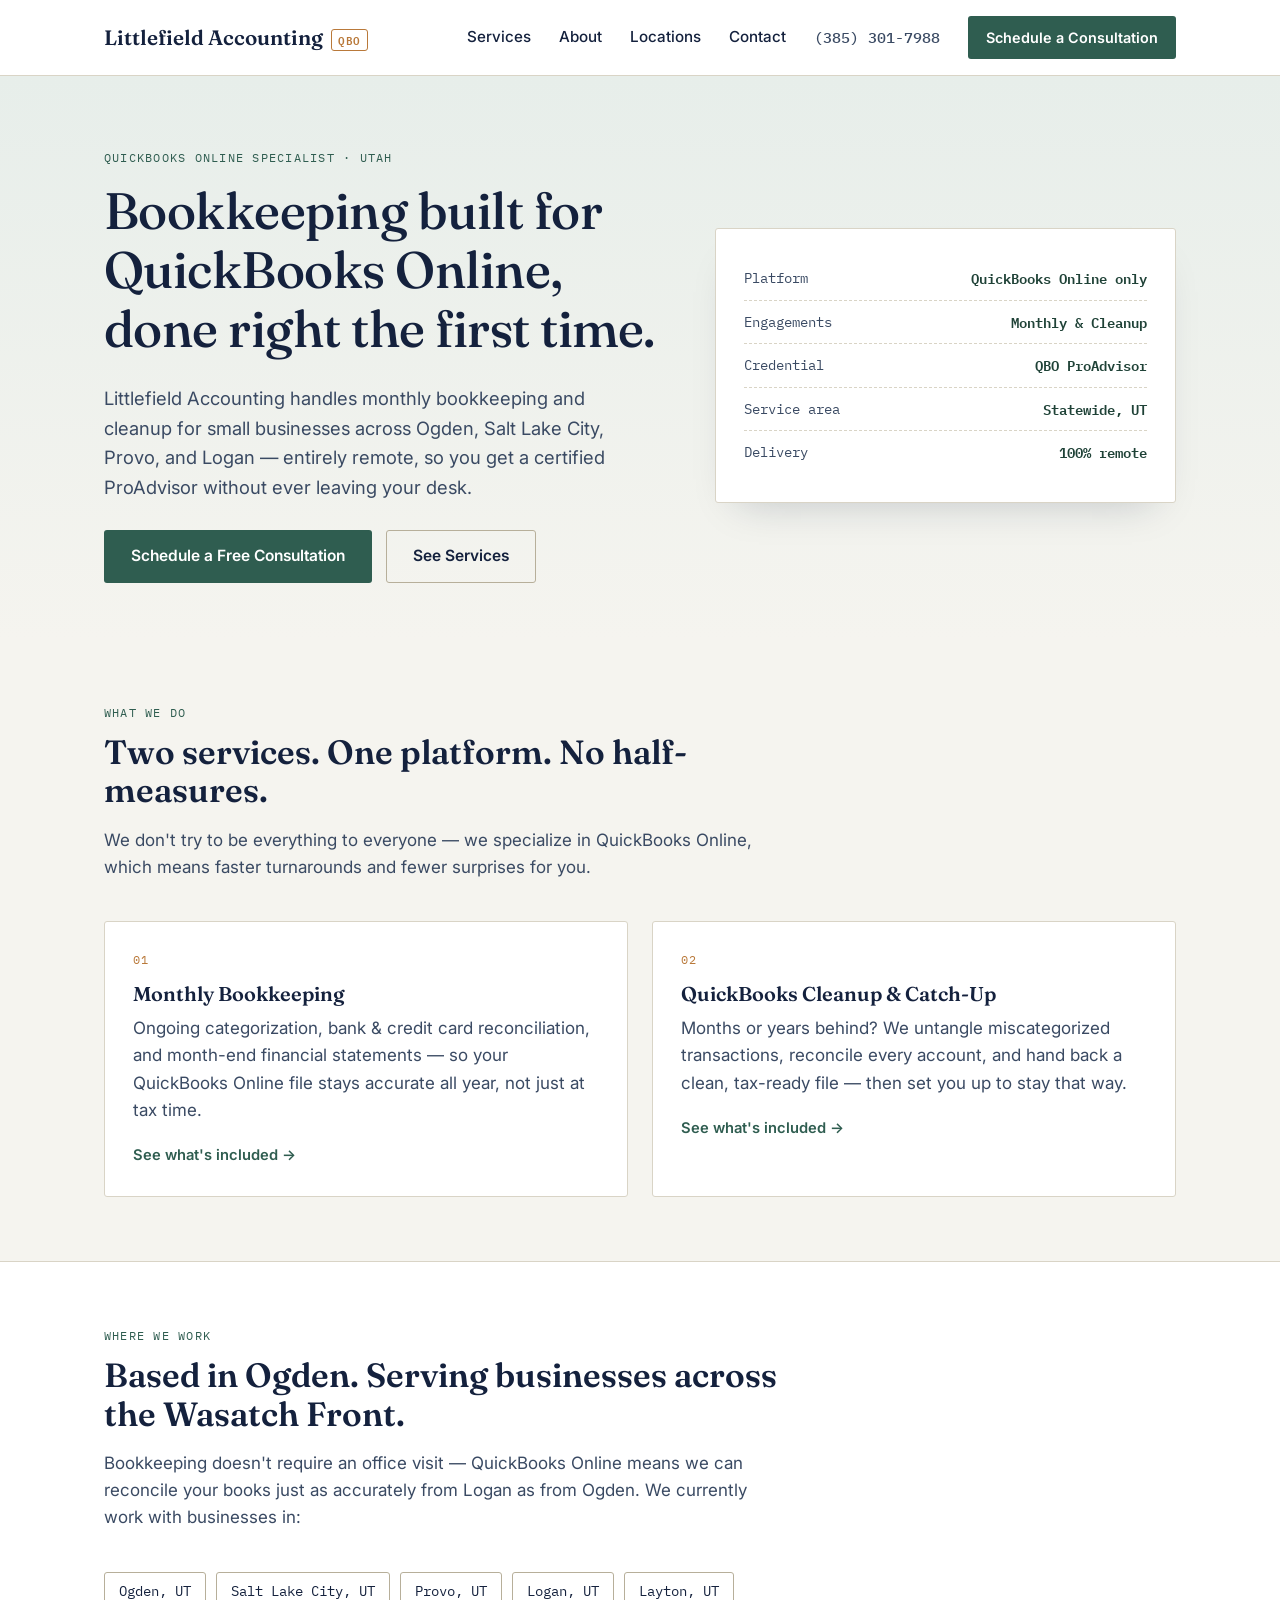
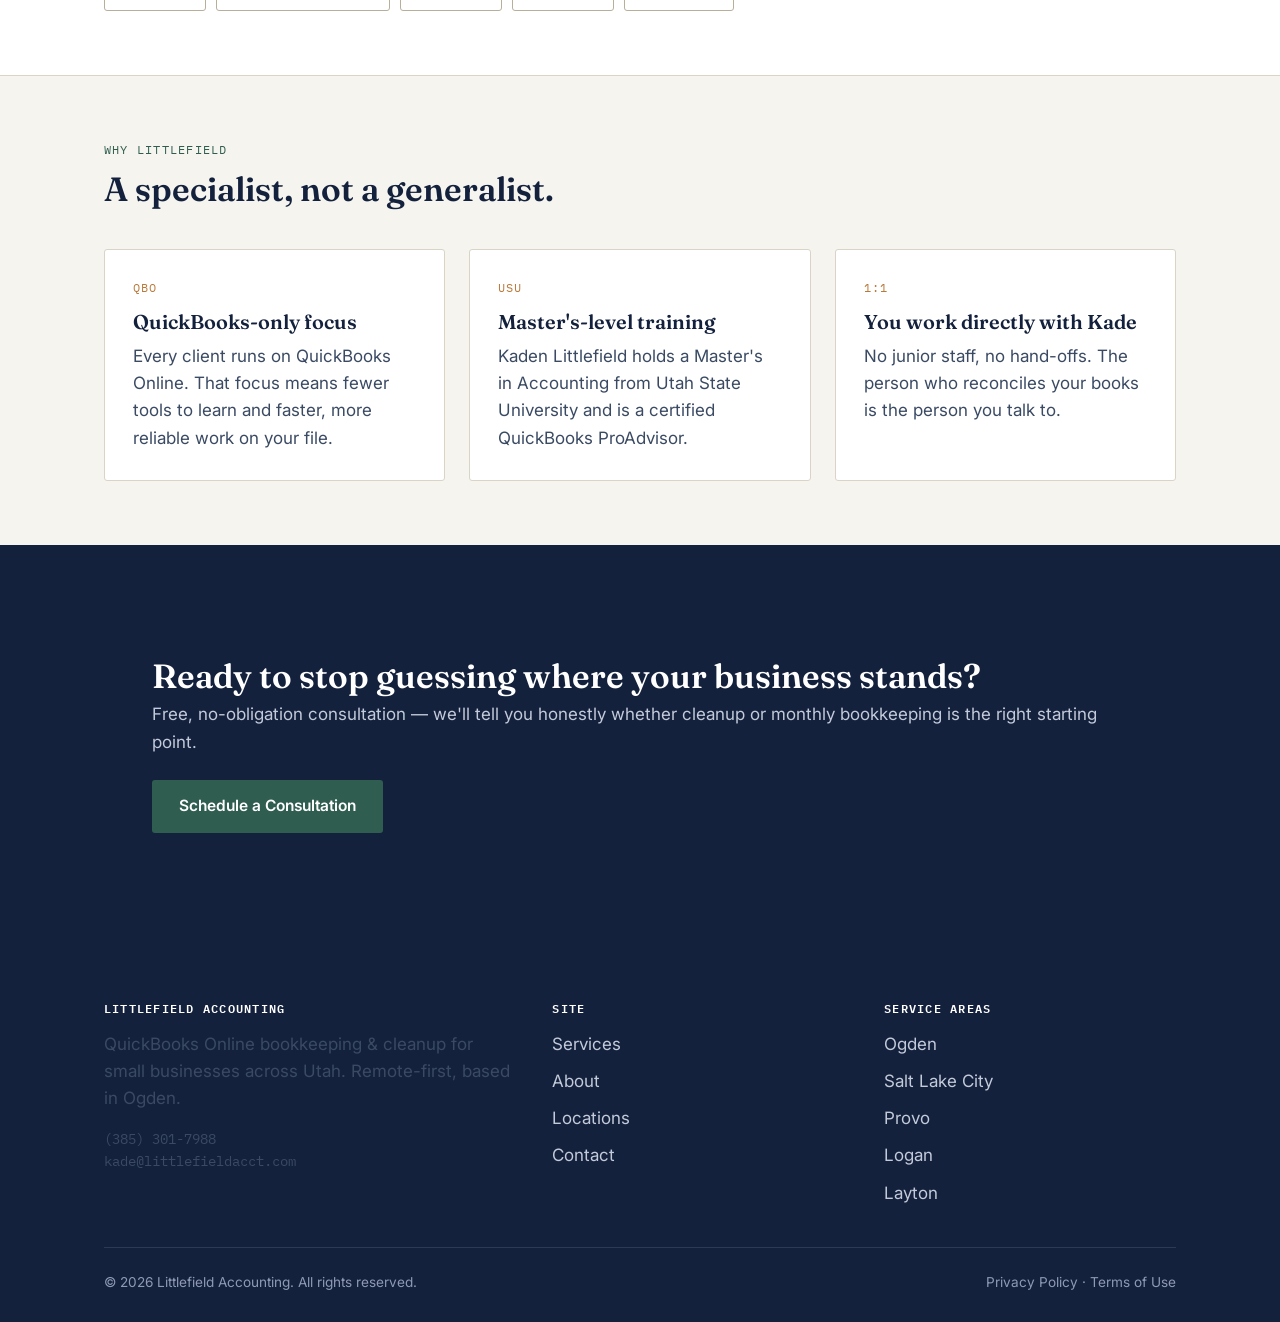
==== index.html @ c66579b9 "Add files via upload" ====
<!DOCTYPE html>
<html lang="en">
<head>
<meta charset="UTF-8">
<meta name="viewport" content="width=device-width, initial-scale=1">
<title>QuickBooks Online Bookkeeping in Utah | Littlefield Accounting</title>
<meta name="description" content="Monthly bookkeeping and QuickBooks Online cleanup for small businesses in Ogden, Salt Lake City, Provo, Logan &amp; Layton, UT. Remote-first, ProAdvisor-certified.">
<link rel="canonical" href="https://www.littlefieldacct.com/">
<meta property="og:type" content="website">
<meta property="og:title" content="QuickBooks Online Bookkeeping in Utah | Littlefield Accounting">
<meta property="og:description" content="Monthly bookkeeping and QuickBooks Online cleanup for small businesses across Utah. Remote-first, ProAdvisor-certified.">
<meta property="og:url" content="https://www.littlefieldacct.com/">
<meta property="og:image" content="https://www.littlefieldacct.com/images/og-cover.jpg">
<meta name="twitter:card" content="summary_large_image">
<link rel="preconnect" href="https://fonts.googleapis.com">
<link rel="preconnect" href="https://fonts.gstatic.com" crossorigin>
<link href="https://fonts.googleapis.com/css2?family=Fraunces:wght@500;600&family=Inter:wght@400;500;600;700&family=IBM+Plex+Mono:wght@400;500;600&display=swap" rel="stylesheet" media="print" onload="this.media='all'">
<link rel="stylesheet" href="/styles.css">
<script type="application/ld+json">
{
  "@context": "https://schema.org",
  "@type": "AccountingService",
  "name": "Littlefield Accounting",
  "url": "https://www.littlefieldacct.com/",
  "telephone": "+1-385-301-7988",
  "email": "kade@littlefieldacct.com",
  "founder": { "@type": "Person", "name": "Kaden Littlefield" },
  "areaServed": [
    { "@type": "City", "name": "Ogden, UT" },
    { "@type": "City", "name": "Salt Lake City, UT" },
    { "@type": "City", "name": "Provo, UT" },
    { "@type": "City", "name": "Logan, UT" },
    { "@type": "City", "name": "Layton, UT" },
    { "@type": "State", "name": "Utah" }
  ],
  "address": { "@type": "PostalAddress", "addressLocality": "Ogden", "addressRegion": "UT", "addressCountry": "US" },
  "priceRange": "$$",
  "makesOffer": [
    { "@type": "Offer", "itemOffered": { "@type": "Service", "name": "Monthly QuickBooks Online Bookkeeping" } },
    { "@type": "Offer", "itemOffered": { "@type": "Service", "name": "QuickBooks Online Cleanup & Catch-Up" } }
  ]
}
</script>
</head>
<body>

<header class="site-header">
  <div class="header-inner">
    <a href="/" class="brand">Littlefield Accounting <span class="mark">QBO</span></a>
    <button class="mobile-toggle" aria-expanded="false" aria-controls="main-nav" onclick="document.getElementById('main-nav').classList.toggle('open'); this.setAttribute('aria-expanded', this.getAttribute('aria-expanded')==='true'?'false':'true')">Menu</button>
    <nav class="main-nav" id="main-nav">
      <a href="/services.html">Services</a>
      <a href="/about.html">About</a>
      <a href="/locations.html">Locations</a>
      <a href="/contact.html">Contact</a>
      <a href="tel:+13853017988" class="nav-phone">(385) 301-7988</a>
      <a href="/contact.html" class="nav-cta">Schedule a Consultation</a>
    </nav>
  </div>
</header>

<main>
  <section class="hero">
    <div class="container">
      <div>
        <span class="eyebrow">QuickBooks Online Specialist &middot; Utah</span>
        <h1>Bookkeeping built for QuickBooks Online, done right the first time.</h1>
        <p class="lead">Littlefield Accounting handles monthly bookkeeping and cleanup for small businesses across Ogden, Salt Lake City, Provo, and Logan &mdash; entirely remote, so you get a certified ProAdvisor without ever leaving your desk.</p>
        <div class="cta-row">
          <a href="/contact.html" class="btn btn-primary">Schedule a Free Consultation</a>
          <a href="/services.html" class="btn btn-secondary">See Services</a>
        </div>
      </div>
      <div class="ledger-card" aria-hidden="true">
        <div class="row"><span class="label">Platform</span><span class="val">QuickBooks Online only</span></div>
        <div class="row"><span class="label">Engagements</span><span class="val">Monthly &amp; Cleanup</span></div>
        <div class="row"><span class="label">Credential</span><span class="val">QBO ProAdvisor</span></div>
        <div class="row"><span class="label">Service area</span><span class="val">Statewide, UT</span></div>
        <div class="row"><span class="label">Delivery</span><span class="val">100% remote</span></div>
      </div>
    </div>
  </section>

  <section>
    <div class="container">
      <div class="section-head">
        <span class="eyebrow">What we do</span>
        <h2>Two services. One platform. No half-measures.</h2>
        <p>We don't try to be everything to everyone &mdash; we specialize in QuickBooks Online, which means faster turnarounds and fewer surprises for you.</p>
      </div>
      <div class="grid grid-2">
        <div class="card">
          <span class="num">01</span>
          <h3>Monthly Bookkeeping</h3>
          <p>Ongoing categorization, bank &amp; credit card reconciliation, and month-end financial statements &mdash; so your QuickBooks Online file stays accurate all year, not just at tax time.</p>
          <a href="/monthly-bookkeeping-quickbooks-online.html" class="card-link">See what's included &rarr;</a>
        </div>
        <div class="card">
          <span class="num">02</span>
          <h3>QuickBooks Cleanup &amp; Catch-Up</h3>
          <p>Months or years behind? We untangle miscategorized transactions, reconcile every account, and hand back a clean, tax-ready file &mdash; then set you up to stay that way.</p>
          <a href="/quickbooks-cleanup-catchup.html" class="card-link">See what's included &rarr;</a>
        </div>
      </div>
    </div>
  </section>

  <section class="bg-raised">
    <div class="container">
      <div class="section-head">
        <span class="eyebrow">Where we work</span>
        <h2>Based in Ogden. Serving businesses across the Wasatch Front.</h2>
        <p>Bookkeeping doesn't require an office visit &mdash; QuickBooks Online means we can reconcile your books just as accurately from Logan as from Ogden. We currently work with businesses in:</p>
      </div>
      <div class="city-strip">
        <a href="/bookkeeping-ogden-utah.html" class="city-chip">Ogden, UT</a>
        <a href="/bookkeeping-salt-lake-city-utah.html" class="city-chip">Salt Lake City, UT</a>
        <a href="/bookkeeping-provo-utah.html" class="city-chip">Provo, UT</a>
        <a href="/bookkeeping-logan-utah.html" class="city-chip">Logan, UT</a>
        <a href="/bookkeeping-layton-utah.html" class="city-chip">Layton, UT</a>
      </div>
    </div>
  </section>

  <section>
    <div class="container">
      <div class="section-head">
        <span class="eyebrow">Why Littlefield</span>
        <h2>A specialist, not a generalist.</h2>
      </div>
      <div class="grid grid-3">
        <div class="card">
          <span class="num">QBO</span>
          <h3>QuickBooks-only focus</h3>
          <p>Every client runs on QuickBooks Online. That focus means fewer tools to learn and faster, more reliable work on your file.</p>
        </div>
        <div class="card">
          <span class="num">USU</span>
          <h3>Master's-level training</h3>
          <p>Kaden Littlefield holds a Master's in Accounting from Utah State University and is a certified QuickBooks ProAdvisor.</p>
        </div>
        <div class="card">
          <span class="num">1:1</span>
          <h3>You work directly with Kade</h3>
          <p>No junior staff, no hand-offs. The person who reconciles your books is the person you talk to.</p>
        </div>
      </div>
    </div>
  </section>

  <section class="bg-ink">
    <div class="container">
      <div class="cta-band">
        <div>
          <h2>Ready to stop guessing where your business stands?</h2>
          <p>Free, no-obligation consultation &mdash; we'll tell you honestly whether cleanup or monthly bookkeeping is the right starting point.</p>
        </div>
        <a href="/contact.html" class="btn btn-primary">Schedule a Consultation</a>
      </div>
    </div>
  </section>
</main>

<footer class="site-footer">
  <div class="container">
    <div class="footer-grid">
      <div>
        <h4>Littlefield Accounting</h4>
        <p>QuickBooks Online bookkeeping &amp; cleanup for small businesses across Utah. Remote-first, based in Ogden.</p>
        <p class="mono small">(385) 301-7988<br>kade@littlefieldacct.com</p>
      </div>
      <div>
        <h4>Site</h4>
        <div class="footer-links">
          <a href="/services.html">Services</a>
          <a href="/about.html">About</a>
          <a href="/locations.html">Locations</a>
          <a href="/contact.html">Contact</a>
        </div>
      </div>
      <div>
        <h4>Service Areas</h4>
        <div class="footer-links">
          <a href="/bookkeeping-ogden-utah.html">Ogden</a>
          <a href="/bookkeeping-salt-lake-city-utah.html">Salt Lake City</a>
          <a href="/bookkeeping-provo-utah.html">Provo</a>
          <a href="/bookkeeping-logan-utah.html">Logan</a>
          <a href="/bookkeeping-layton-utah.html">Layton</a>
        </div>
      </div>
    </div>
    <div class="footer-bottom">
      <span>&copy; 2026 Littlefield Accounting. All rights reserved.</span>
      <span><a href="/privacy-policy.html">Privacy Policy</a> &middot; <a href="/terms-of-service.html">Terms of Use</a></span>
    </div>
  </div>
</footer>

<div class="mobile-call-bar"><a href="tel:+13853017988">Call (385) 301-7988</a></div>

</body>
</html>
---- styles.css ----
/* ==========================================================================
   Littlefield Accounting — shared stylesheet
   Design system: "Ledger & Ridge" — accounting precision meets the Wasatch Front
   ========================================================================== */

:root {
  --ink: #14213D;
  --ink-soft: #3A4A63;
  --paper: #F5F4EF;
  --paper-raised: #FFFFFF;
  --pine: #2F5D50;
  --pine-dark: #1F4237;
  --pine-tint: #E7EEEA;
  --brass: #B9793A;
  --brass-tint: #F3E4D2;
  --rule: #D9D4C6;
  --rule-strong: #B7AF9A;

  --font-display: "Fraunces", Georgia, "Times New Roman", serif;
  --font-body: "Inter", -apple-system, BlinkMacSystemFont, "Segoe UI", sans-serif;
  --font-mono: "IBM Plex Mono", "SF Mono", Consolas, monospace;

  --max-width: 1120px;
  --radius: 3px;
}

* { box-sizing: border-box; }
html { scroll-behavior: smooth; }

body {
  margin: 0;
  font-family: var(--font-body);
  color: var(--ink);
  background: var(--paper);
  line-height: 1.6;
  font-size: 17px;
  -webkit-font-smoothing: antialiased;
}

h1, h2, h3, h4 {
  font-family: var(--font-display);
  font-weight: 600;
  color: var(--ink);
  line-height: 1.15;
  margin: 0 0 0.5em;
}

h1 { font-size: clamp(2.1rem, 4.2vw, 3.2rem); font-weight: 500; letter-spacing: -0.01em; }
h2 { font-size: clamp(1.5rem, 2.8vw, 2.1rem); }
h3 { font-size: 1.25rem; }

p { margin: 0 0 1em; color: var(--ink-soft); }
a { color: var(--pine); text-decoration: none; }
a:hover { color: var(--pine-dark); text-decoration: underline; }

img { max-width: 100%; display: block; }

.container {
  max-width: var(--max-width);
  margin: 0 auto;
  padding: 0 24px;
}

/* Focus visibility */
a:focus-visible, button:focus-visible, input:focus-visible, textarea:focus-visible {
  outline: 2px solid var(--brass);
  outline-offset: 2px;
}

/* ---------- Ledger rule — signature motif ---------- */
.ledger-rule {
  display: flex;
  align-items: center;
  gap: 8px;
  margin: 2.5rem 0;
  color: var(--rule-strong);
}
.ledger-rule::before,
.ledger-rule::after {
  content: "";
  flex: 1;
  height: 1px;
  background: repeating-linear-gradient(
    to right,
    var(--rule) 0,
    var(--rule) 6px,
    transparent 6px,
    transparent 10px
  );
}
.ledger-rule span {
  font-family: var(--font-mono);
  font-size: 0.72rem;
  letter-spacing: 0.12em;
  text-transform: uppercase;
  color: var(--pine);
  white-space: nowrap;
}

/* ---------- Header ---------- */
.site-header {
  background: var(--paper-raised);
  border-bottom: 1px solid var(--rule);
  position: sticky;
  top: 0;
  z-index: 50;
}
.header-inner {
  display: flex;
  align-items: center;
  justify-content: space-between;
  padding: 16px 24px;
  max-width: var(--max-width);
  margin: 0 auto;
  gap: 24px;
}
.brand {
  font-family: var(--font-display);
  font-size: 1.3rem;
  font-weight: 600;
  color: var(--ink);
  display: flex;
  align-items: baseline;
  gap: 8px;
}
.brand:hover { text-decoration: none; color: var(--ink); }
.brand .mark {
  font-family: var(--font-mono);
  font-size: 0.7rem;
  color: var(--brass);
  border: 1px solid var(--brass);
  padding: 1px 6px;
  border-radius: var(--radius);
  letter-spacing: 0.06em;
}
nav.main-nav {
  display: flex;
  align-items: center;
  gap: 28px;
}
nav.main-nav a {
  font-size: 0.95rem;
  color: var(--ink);
  font-weight: 500;
}
nav.main-nav a:hover { color: var(--pine); text-decoration: none; }
.nav-cta {
  background: var(--pine);
  color: #fff !important;
  padding: 10px 18px;
  border-radius: var(--radius);
  font-size: 0.9rem !important;
  font-weight: 600 !important;
}
.nav-cta:hover { background: var(--pine-dark); color: #fff !important; }
.nav-phone {
  font-family: var(--font-mono);
  color: var(--ink-soft) !important;
  font-size: 0.9rem;
}
.mobile-toggle { display: none; }

@media (max-width: 780px) {
  nav.main-nav { display: none; }
  .mobile-toggle {
    display: block;
    background: none;
    border: 1px solid var(--rule-strong);
    border-radius: var(--radius);
    padding: 8px 12px;
    font-family: var(--font-mono);
    font-size: 0.85rem;
  }
  nav.main-nav.open {
    display: flex;
    flex-direction: column;
    position: absolute;
    top: 100%;
    left: 0;
    right: 0;
    background: var(--paper-raised);
    border-bottom: 1px solid var(--rule);
    padding: 16px 24px 24px;
    gap: 16px;
  }
}

/* ---------- Hero ---------- */
.hero {
  padding: 72px 0 56px;
  background: linear-gradient(180deg, var(--pine-tint) 0%, var(--paper) 100%);
  position: relative;
  overflow: hidden;
}
.hero .container {
  display: grid;
  grid-template-columns: 1.1fr 0.9fr;
  gap: 48px;
  align-items: center;
}
@media (max-width: 860px) {
  .hero .container { grid-template-columns: 1fr; }
}
.eyebrow {
  font-family: var(--font-mono);
  font-size: 0.78rem;
  letter-spacing: 0.1em;
  text-transform: uppercase;
  color: var(--pine);
  margin-bottom: 14px;
  display: block;
}
.hero p.lead {
  font-size: 1.15rem;
  color: var(--ink-soft);
  max-width: 46ch;
}
.cta-row { display: flex; gap: 14px; flex-wrap: wrap; margin-top: 28px; }

.btn {
  display: inline-block;
  padding: 13px 26px;
  border-radius: var(--radius);
  font-weight: 600;
  font-size: 0.97rem;
  cursor: pointer;
  border: 1px solid transparent;
  text-align: center;
}
.btn-primary { background: var(--pine); color: #fff; }
.btn-primary:hover { background: var(--pine-dark); color: #fff; text-decoration: none; }
.btn-secondary { background: transparent; color: var(--ink); border-color: var(--rule-strong); }
.btn-secondary:hover { border-color: var(--ink); text-decoration: none; color: var(--ink); }

/* Ridge line SVG divider */
.ridge-divider { display: block; width: 100%; height: auto; color: var(--rule-strong); }

/* Hero ledger card */
.ledger-card {
  background: var(--paper-raised);
  border: 1px solid var(--rule);
  border-radius: var(--radius);
  padding: 28px;
  box-shadow: 0 20px 40px -24px rgba(20, 33, 61, 0.25);
}
.ledger-card .row {
  display: flex;
  justify-content: space-between;
  padding: 10px 0;
  border-bottom: 1px dashed var(--rule);
  font-family: var(--font-mono);
  font-size: 0.88rem;
}
.ledger-card .row:last-child { border-bottom: none; }
.ledger-card .row .label { color: var(--ink-soft); }
.ledger-card .row .val { color: var(--pine-dark); font-weight: 600; }

/* ---------- Sections ---------- */
section { padding: 64px 0; }
.section-head { max-width: 62ch; margin-bottom: 40px; }
.section-head .eyebrow { margin-bottom: 10px; }

.bg-raised { background: var(--paper-raised); border-top: 1px solid var(--rule); border-bottom: 1px solid var(--rule); }
.bg-ink { background: var(--ink); color: #fff; }
.bg-ink h2, .bg-ink h3 { color: #fff; }
.bg-ink p { color: #C3CAD9; }

/* ---------- Cards / grid ---------- */
.grid { display: grid; gap: 24px; }
.grid-3 { grid-template-columns: repeat(3, 1fr); }
.grid-2 { grid-template-columns: repeat(2, 1fr); }
@media (max-width: 860px) { .grid-3, .grid-2 { grid-template-columns: 1fr; } }

.card {
  background: var(--paper-raised);
  border: 1px solid var(--rule);
  border-radius: var(--radius);
  padding: 28px;
}
.card .num {
  font-family: var(--font-mono);
  font-size: 0.78rem;
  color: var(--brass);
  letter-spacing: 0.08em;
  margin-bottom: 12px;
  display: block;
}
.card h3 { margin-bottom: 10px; }
.card p:last-child { margin-bottom: 0; }
.card a.card-link { font-weight: 600; font-size: 0.92rem; }

/* ---------- City chip strip ---------- */
.city-strip {
  display: flex;
  flex-wrap: wrap;
  gap: 10px;
  margin-top: 8px;
}
.city-chip {
  font-family: var(--font-mono);
  font-size: 0.85rem;
  border: 1px solid var(--rule-strong);
  border-radius: var(--radius);
  padding: 8px 14px;
  color: var(--ink);
}
.city-chip:hover { border-color: var(--pine); color: var(--pine); text-decoration: none; }

/* ---------- FAQ ---------- */
.faq-item {
  border-bottom: 1px solid var(--rule);
  padding: 22px 0;
}
.faq-item summary {
  font-family: var(--font-display);
  font-size: 1.08rem;
  font-weight: 600;
  cursor: pointer;
  list-style: none;
  display: flex;
  justify-content: space-between;
  align-items: center;
}
.faq-item summary::-webkit-details-marker { display: none; }
.faq-item summary::after {
  content: "+";
  font-family: var(--font-mono);
  color: var(--pine);
  font-size: 1.3rem;
  margin-left: 16px;
}
.faq-item[open] summary::after { content: "\2212"; }
.faq-item p { margin-top: 14px; }

/* ---------- Steps ---------- */
.steps { counter-reset: step; display: grid; gap: 20px; }
.step {
  display: flex;
  gap: 18px;
  align-items: flex-start;
}
.step-num {
  font-family: var(--font-mono);
  font-size: 0.85rem;
  color: var(--brass);
  border: 1px solid var(--brass);
  border-radius: 50%;
  width: 32px;
  height: 32px;
  min-width: 32px;
  display: flex;
  align-items: center;
  justify-content: center;
}

/* ---------- CTA band ---------- */
.cta-band {
  background: var(--ink);
  color: #fff;
  border-radius: var(--radius);
  padding: 48px;
  display: flex;
  justify-content: space-between;
  align-items: center;
  gap: 24px;
  flex-wrap: wrap;
}
.cta-band h2 { color: #fff; margin-bottom: 6px; }
.cta-band p { color: #C3CAD9; margin-bottom: 0; }

/* ---------- Contact form ---------- */
.form-grid { display: grid; grid-template-columns: 1fr 1fr; gap: 18px; }
.form-grid .full { grid-column: 1 / -1; }
@media (max-width: 640px) { .form-grid { grid-template-columns: 1fr; } }
label {
  display: block;
  font-size: 0.85rem;
  font-weight: 600;
  margin-bottom: 6px;
  color: var(--ink);
}
input, textarea {
  width: 100%;
  padding: 12px 14px;
  border: 1px solid var(--rule-strong);
  border-radius: var(--radius);
  font-family: var(--font-body);
  font-size: 0.97rem;
  background: var(--paper-raised);
  color: var(--ink);
}
input:focus, textarea:focus { border-color: var(--pine); outline: none; }
textarea { min-height: 130px; resize: vertical; }

/* ---------- Footer ---------- */
.site-footer {
  background: var(--ink);
  color: #C3CAD9;
  padding: 56px 0 28px;
}
.footer-grid {
  display: grid;
  grid-template-columns: 1.4fr 1fr 1fr;
  gap: 40px;
  margin-bottom: 40px;
}
@media (max-width: 780px) { .footer-grid { grid-template-columns: 1fr; gap: 32px; } }
.site-footer h4 {
  color: #fff;
  font-family: var(--font-mono);
  font-size: 0.78rem;
  letter-spacing: 0.1em;
  text-transform: uppercase;
  margin-bottom: 16px;
}
.site-footer a { color: #C3CAD9; }
.site-footer a:hover { color: #fff; }
.footer-links { display: flex; flex-direction: column; gap: 10px; }
.footer-bottom {
  border-top: 1px solid #2B3A56;
  padding-top: 24px;
  display: flex;
  justify-content: space-between;
  flex-wrap: wrap;
  gap: 12px;
  font-size: 0.85rem;
  color: #8E9AB5;
}
.footer-bottom a { color: #8E9AB5; }

/* ---------- Sticky mobile call bar ---------- */
.mobile-call-bar {
  display: none;
  position: fixed;
  bottom: 0; left: 0; right: 0;
  background: var(--pine);
  z-index: 60;
  padding: 12px 20px env(safe-area-inset-bottom, 12px);
}
.mobile-call-bar a {
  color: #fff;
  font-weight: 700;
  text-align: center;
  display: block;
  font-family: var(--font-mono);
  letter-spacing: 0.02em;
}
@media (max-width: 640px) {
  .mobile-call-bar { display: block; }
  body { padding-bottom: 56px; }
}

/* ---------- Utility ---------- */
.text-center { text-align: center; margin-left: auto; margin-right: auto; }
.small { font-size: 0.85rem; color: var(--ink-soft); }
.mono { font-family: var(--font-mono); }
.breadcrumb {
  font-family: var(--font-mono);
  font-size: 0.78rem;
  color: var(--ink-soft);
  padding: 18px 0 0;
}
.breadcrumb a { color: var(--ink-soft); }
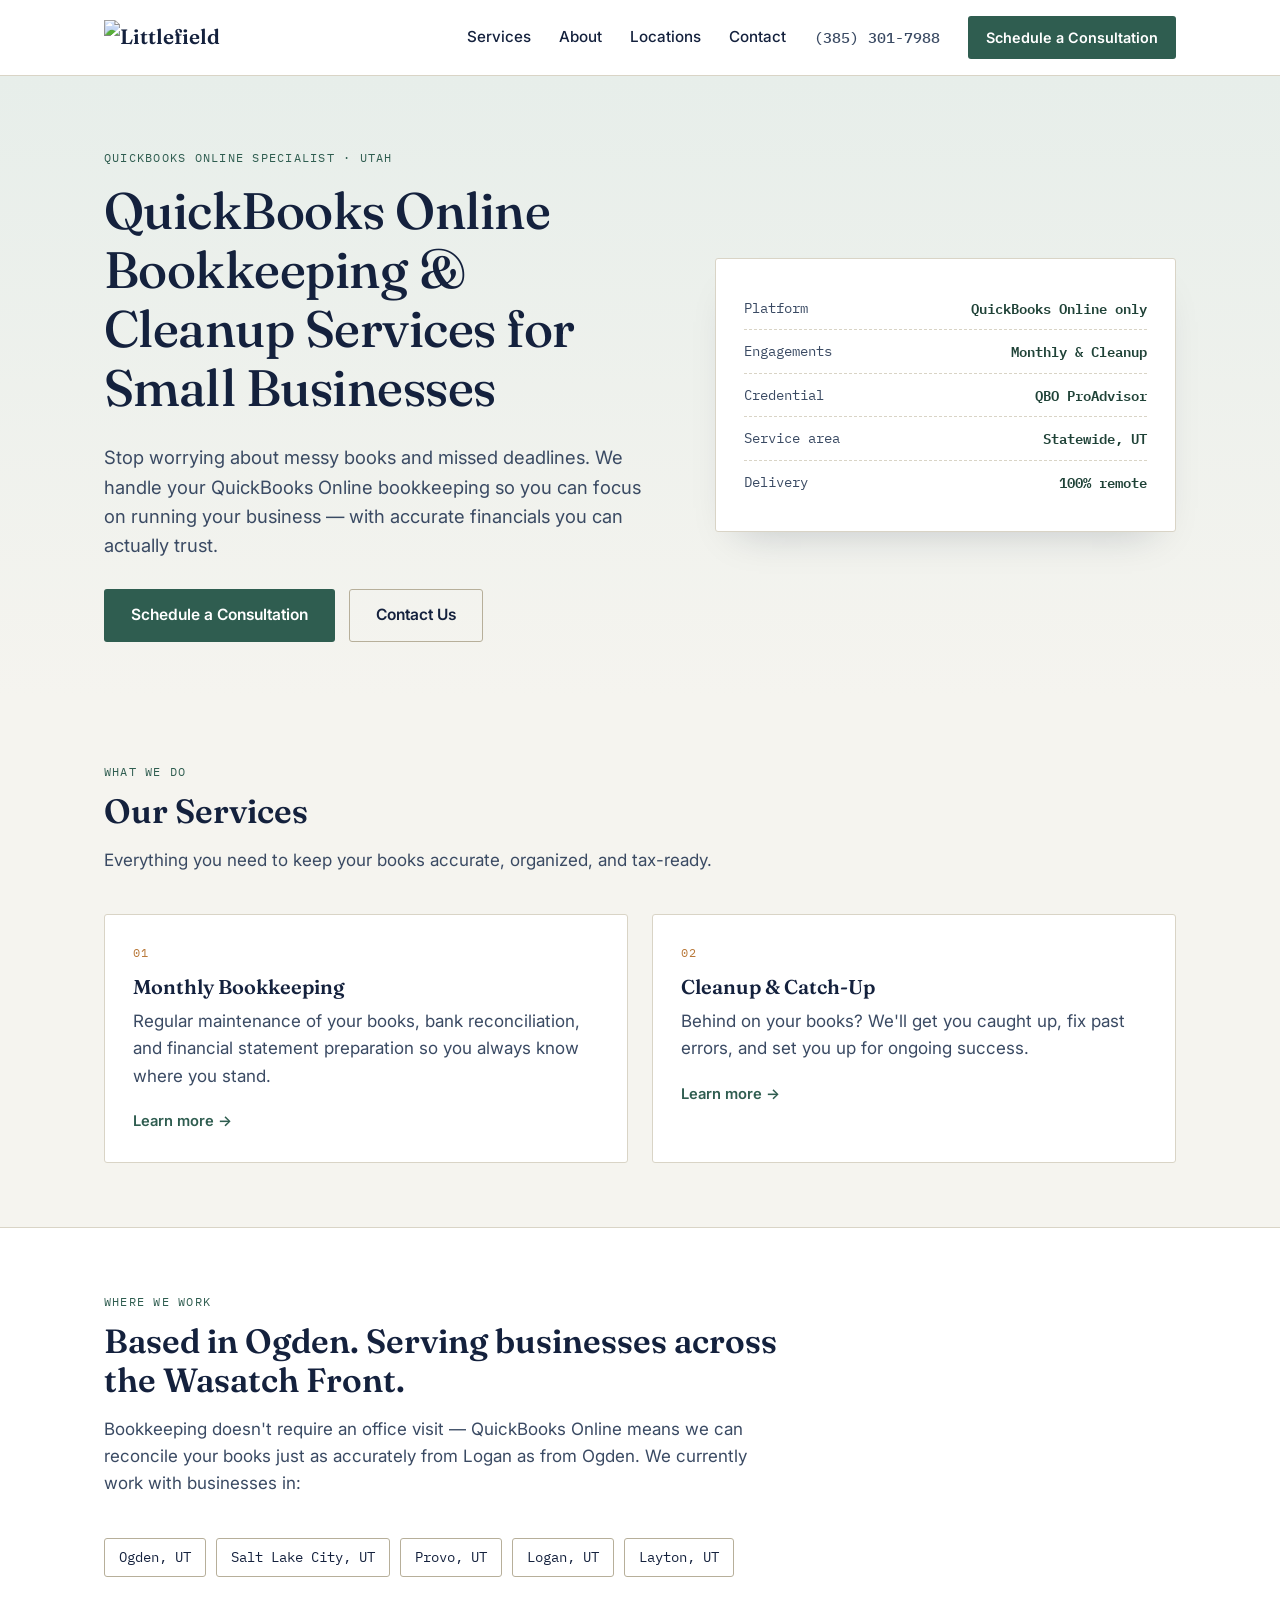
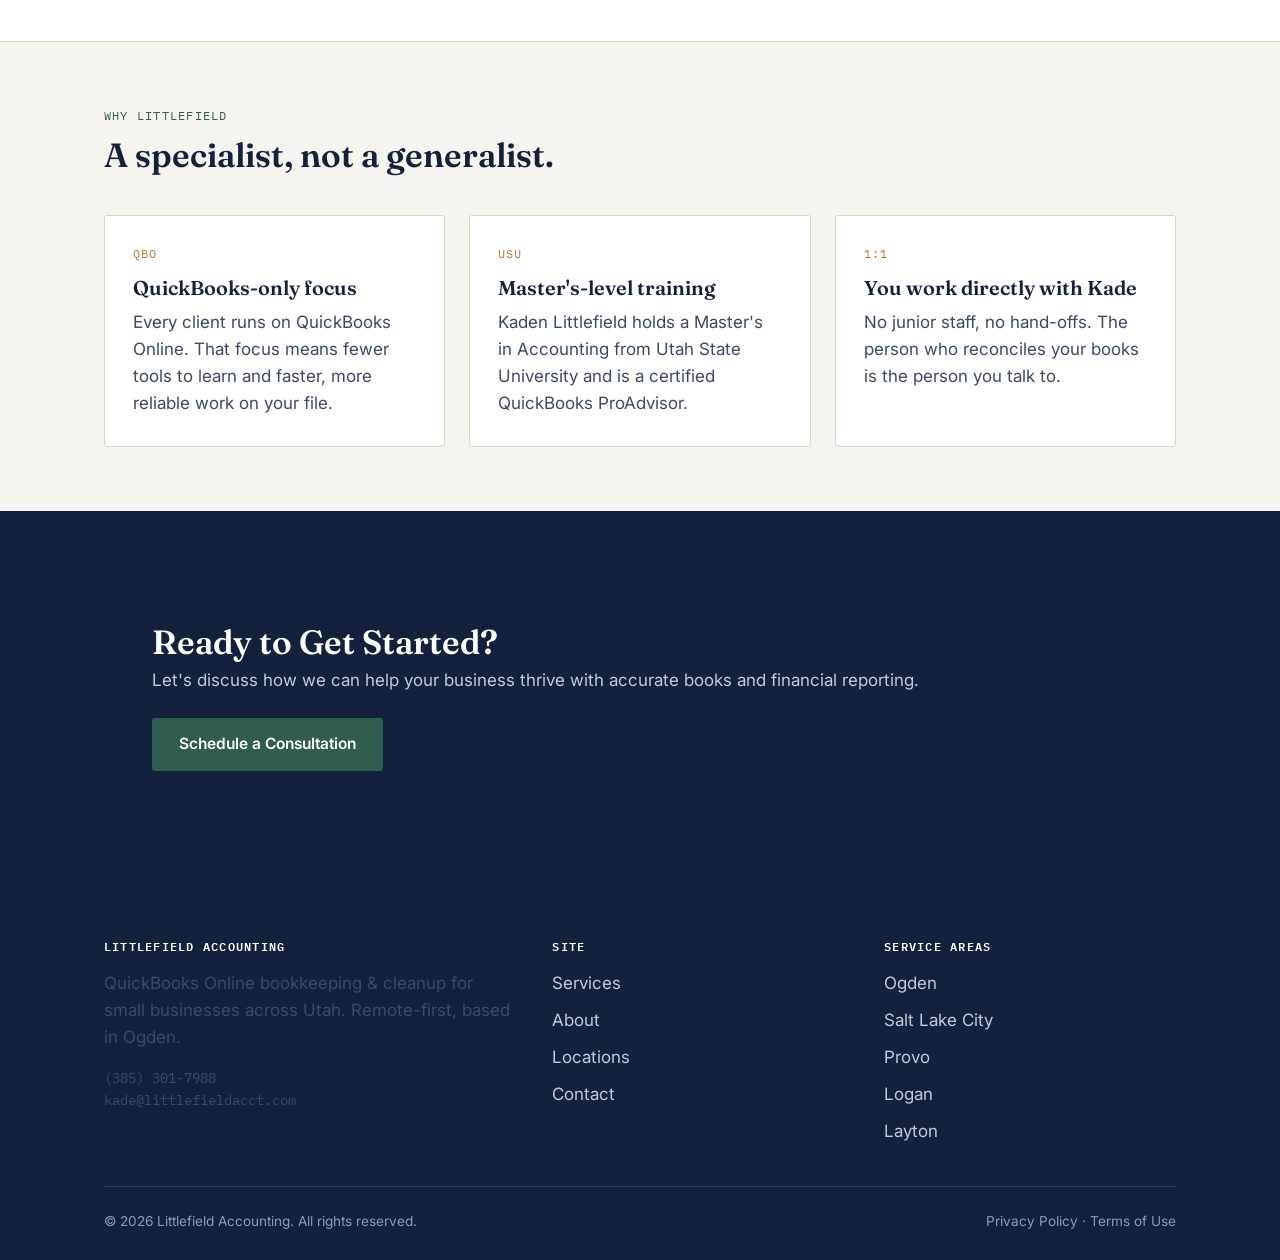
==== commit 8f6d6499: "Add files via upload" ====
--- a/index.html
+++ b/index.html
@@ -16,6 +16,7 @@
 <link rel="preconnect" href="https://fonts.gstatic.com" crossorigin>
 <link href="https://fonts.googleapis.com/css2?family=Fraunces:wght@500;600&family=Inter:wght@400;500;600;700&family=IBM+Plex+Mono:wght@400;500;600&display=swap" rel="stylesheet" media="print" onload="this.media='all'">
 <link rel="stylesheet" href="/styles.css">
+<link rel="icon" href="/images/favicon.svg" type="image/svg+xml">
 <script type="application/ld+json">
 {
   "@context": "https://schema.org",
@@ -46,7 +47,7 @@
 
 <header class="site-header">
   <div class="header-inner">
-    <a href="/" class="brand">Littlefield Accounting <span class="mark">QBO</span></a>
+    <a href="/" class="brand"><img src="/images/logo.svg" alt="Littlefield Accounting" height="36" width="149"></a>
     <button class="mobile-toggle" aria-expanded="false" aria-controls="main-nav" onclick="document.getElementById('main-nav').classList.toggle('open'); this.setAttribute('aria-expanded', this.getAttribute('aria-expanded')==='true'?'false':'true')">Menu</button>
     <nav class="main-nav" id="main-nav">
       <a href="/services.html">Services</a>
@@ -64,11 +65,11 @@
     <div class="container">
       <div>
         <span class="eyebrow">QuickBooks Online Specialist &middot; Utah</span>
-        <h1>Bookkeeping built for QuickBooks Online, done right the first time.</h1>
-        <p class="lead">Littlefield Accounting handles monthly bookkeeping and cleanup for small businesses across Ogden, Salt Lake City, Provo, and Logan &mdash; entirely remote, so you get a certified ProAdvisor without ever leaving your desk.</p>
+        <h1>QuickBooks Online Bookkeeping &amp; Cleanup Services for Small Businesses</h1>
+        <p class="lead">Stop worrying about messy books and missed deadlines. We handle your QuickBooks Online bookkeeping so you can focus on running your business &mdash; with accurate financials you can actually trust.</p>
         <div class="cta-row">
-          <a href="/contact.html" class="btn btn-primary">Schedule a Free Consultation</a>
-          <a href="/services.html" class="btn btn-secondary">See Services</a>
+          <a href="/contact.html" class="btn btn-primary">Schedule a Consultation</a>
+          <a href="/contact.html" class="btn btn-secondary">Contact Us</a>
         </div>
       </div>
       <div class="ledger-card" aria-hidden="true">
@@ -85,21 +86,21 @@
     <div class="container">
       <div class="section-head">
         <span class="eyebrow">What we do</span>
-        <h2>Two services. One platform. No half-measures.</h2>
-        <p>We don't try to be everything to everyone &mdash; we specialize in QuickBooks Online, which means faster turnarounds and fewer surprises for you.</p>
+        <h2>Our Services</h2>
+        <p>Everything you need to keep your books accurate, organized, and tax-ready.</p>
       </div>
       <div class="grid grid-2">
         <div class="card">
           <span class="num">01</span>
           <h3>Monthly Bookkeeping</h3>
-          <p>Ongoing categorization, bank &amp; credit card reconciliation, and month-end financial statements &mdash; so your QuickBooks Online file stays accurate all year, not just at tax time.</p>
-          <a href="/monthly-bookkeeping-quickbooks-online.html" class="card-link">See what's included &rarr;</a>
+          <p>Regular maintenance of your books, bank reconciliation, and financial statement preparation so you always know where you stand.</p>
+          <a href="/monthly-bookkeeping-quickbooks-online.html" class="card-link">Learn more &rarr;</a>
         </div>
         <div class="card">
           <span class="num">02</span>
-          <h3>QuickBooks Cleanup &amp; Catch-Up</h3>
-          <p>Months or years behind? We untangle miscategorized transactions, reconcile every account, and hand back a clean, tax-ready file &mdash; then set you up to stay that way.</p>
-          <a href="/quickbooks-cleanup-catchup.html" class="card-link">See what's included &rarr;</a>
+          <h3>Cleanup &amp; Catch-Up</h3>
+          <p>Behind on your books? We'll get you caught up, fix past errors, and set you up for ongoing success.</p>
+          <a href="/quickbooks-cleanup-catchup.html" class="card-link">Learn more &rarr;</a>
         </div>
       </div>
     </div>
@@ -152,8 +153,8 @@
     <div class="container">
       <div class="cta-band">
         <div>
-          <h2>Ready to stop guessing where your business stands?</h2>
-          <p>Free, no-obligation consultation &mdash; we'll tell you honestly whether cleanup or monthly bookkeeping is the right starting point.</p>
+          <h2>Ready to Get Started?</h2>
+          <p>Let's discuss how we can help your business thrive with accurate books and financial reporting.</p>
         </div>
         <a href="/contact.html" class="btn btn-primary">Schedule a Consultation</a>
       </div>
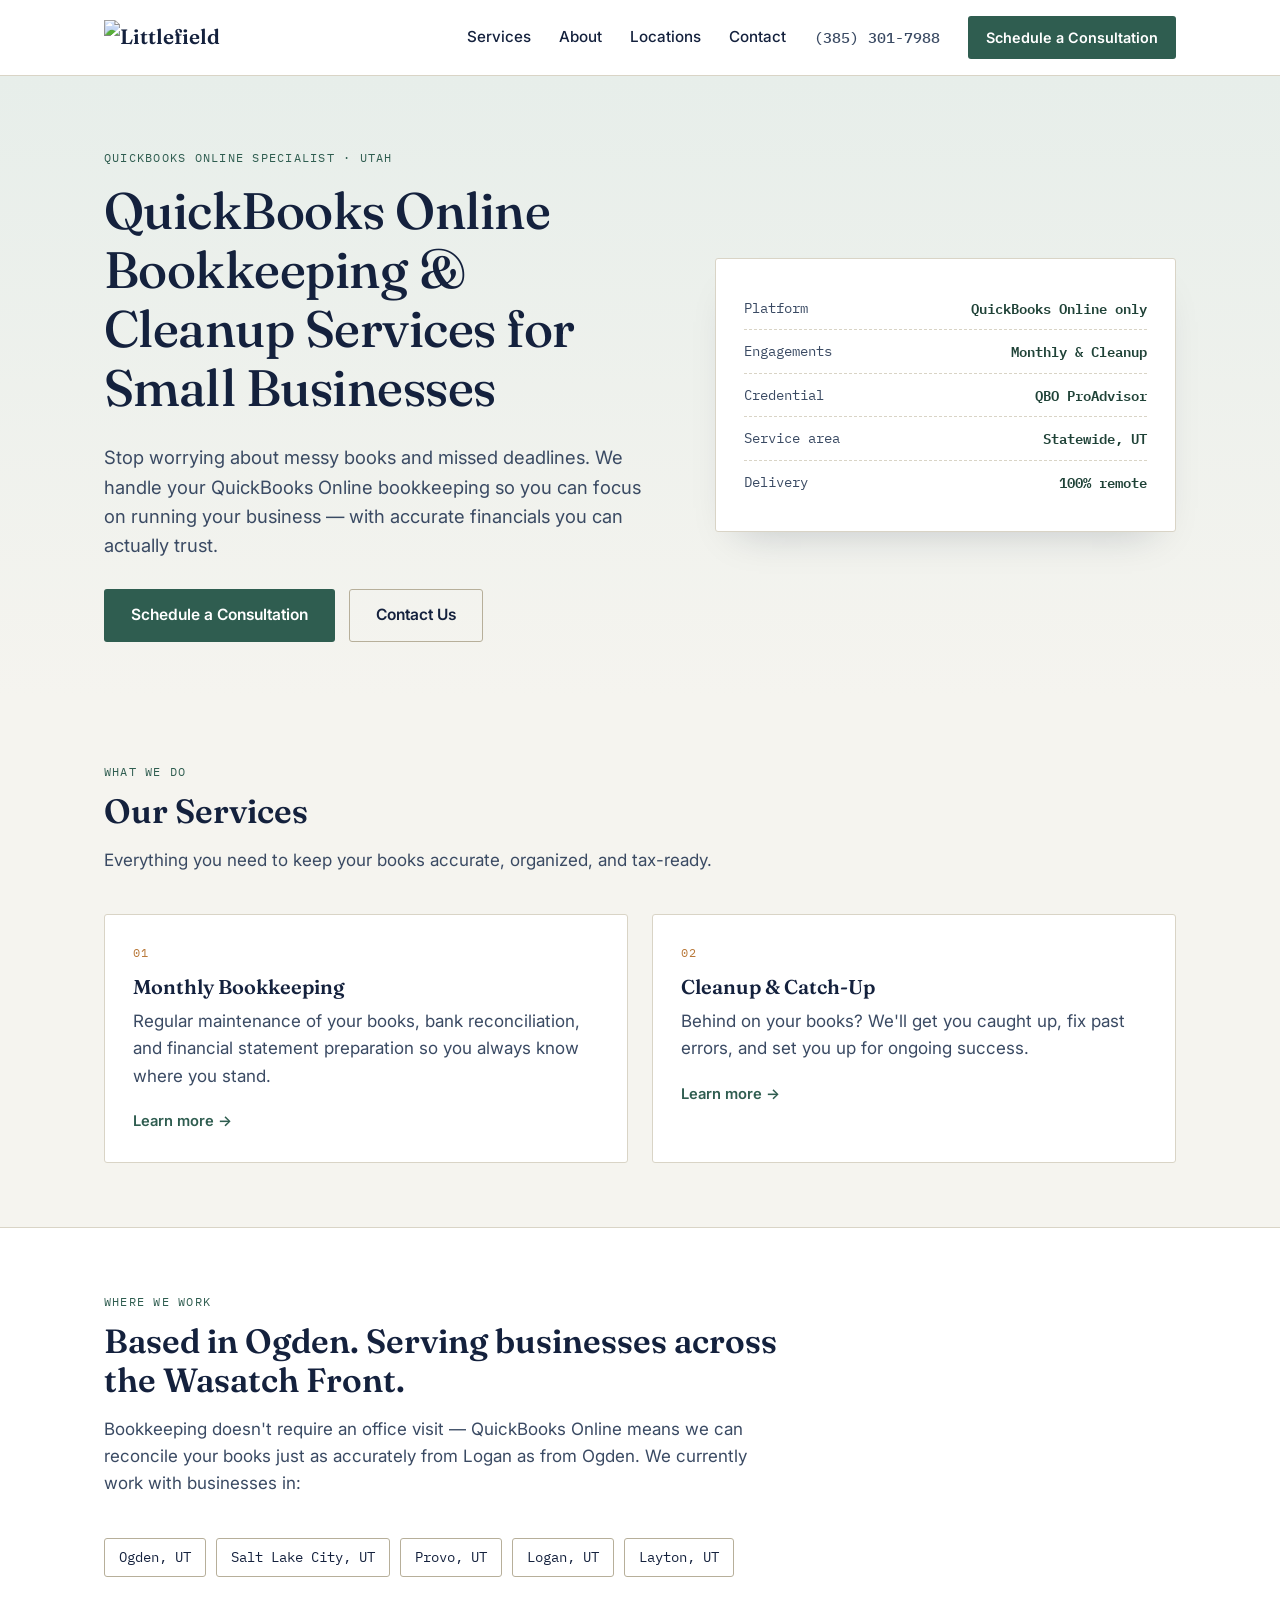
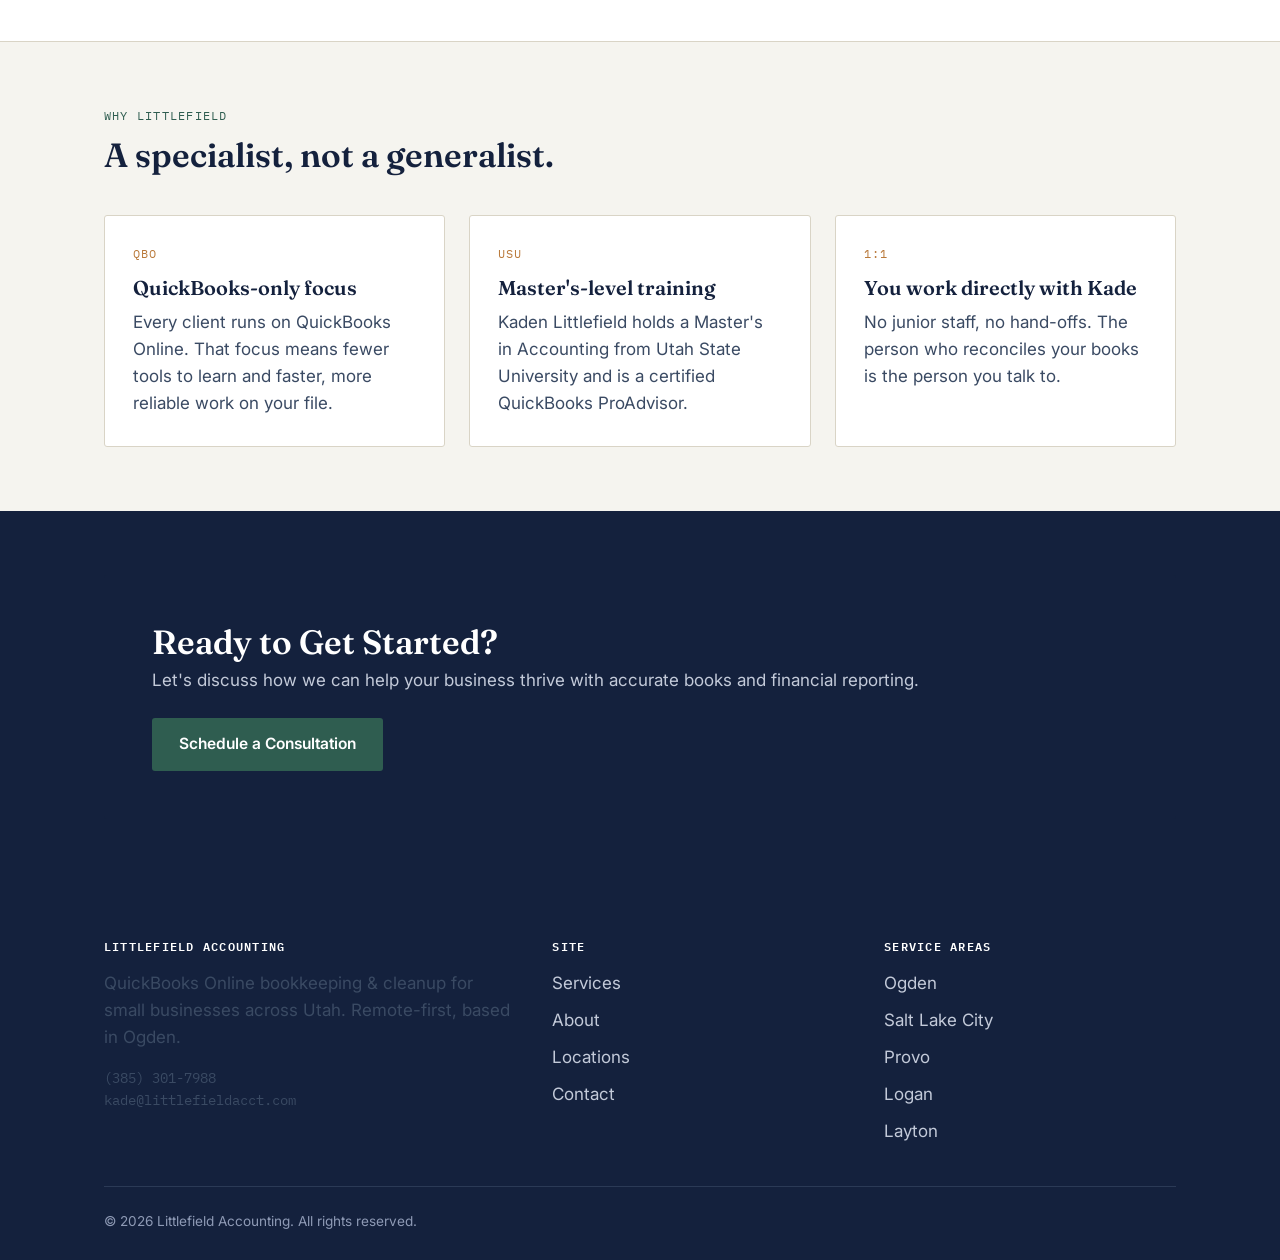
==== commit 18284be4: "Update index.html" ====
--- a/index.html
+++ b/index.html
@@ -192,7 +192,6 @@
     </div>
     <div class="footer-bottom">
       <span>&copy; 2026 Littlefield Accounting. All rights reserved.</span>
-      <span><a href="/privacy-policy.html">Privacy Policy</a> &middot; <a href="/terms-of-service.html">Terms of Use</a></span>
     </div>
   </div>
 </footer>
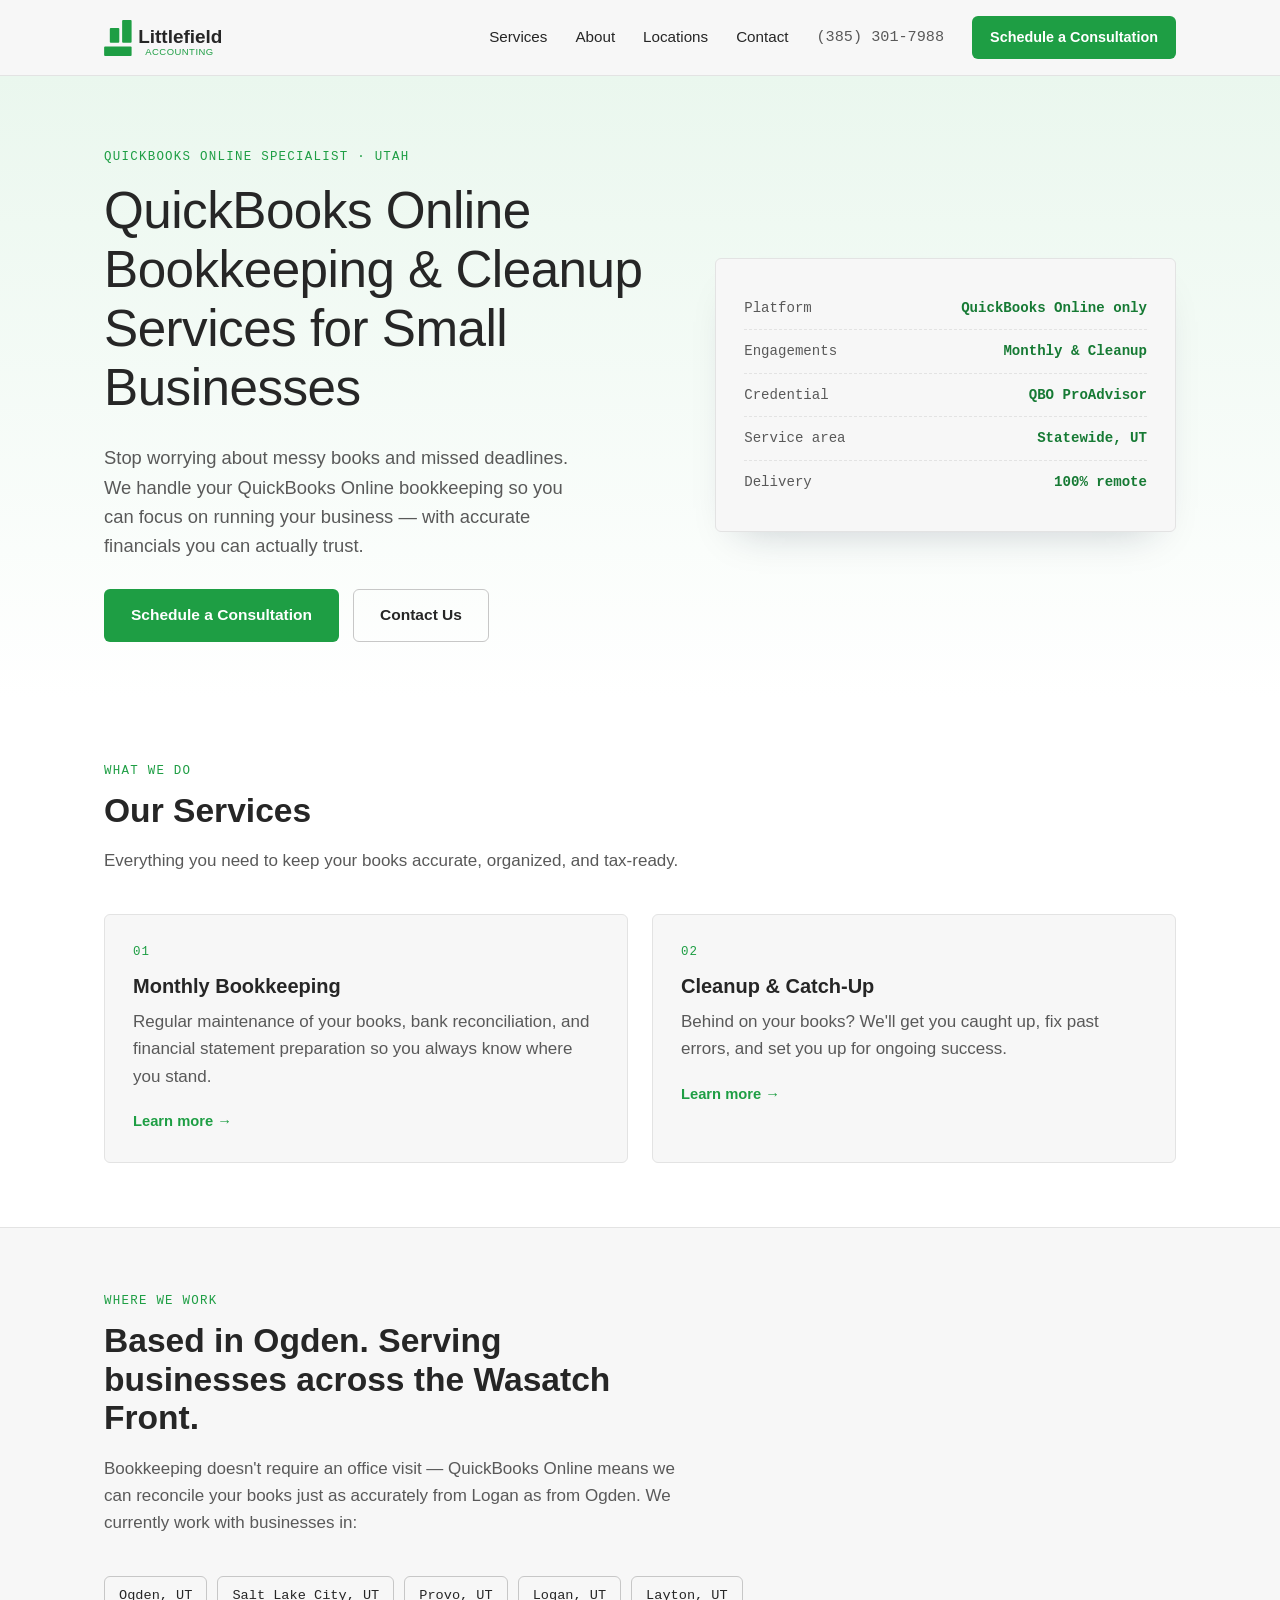
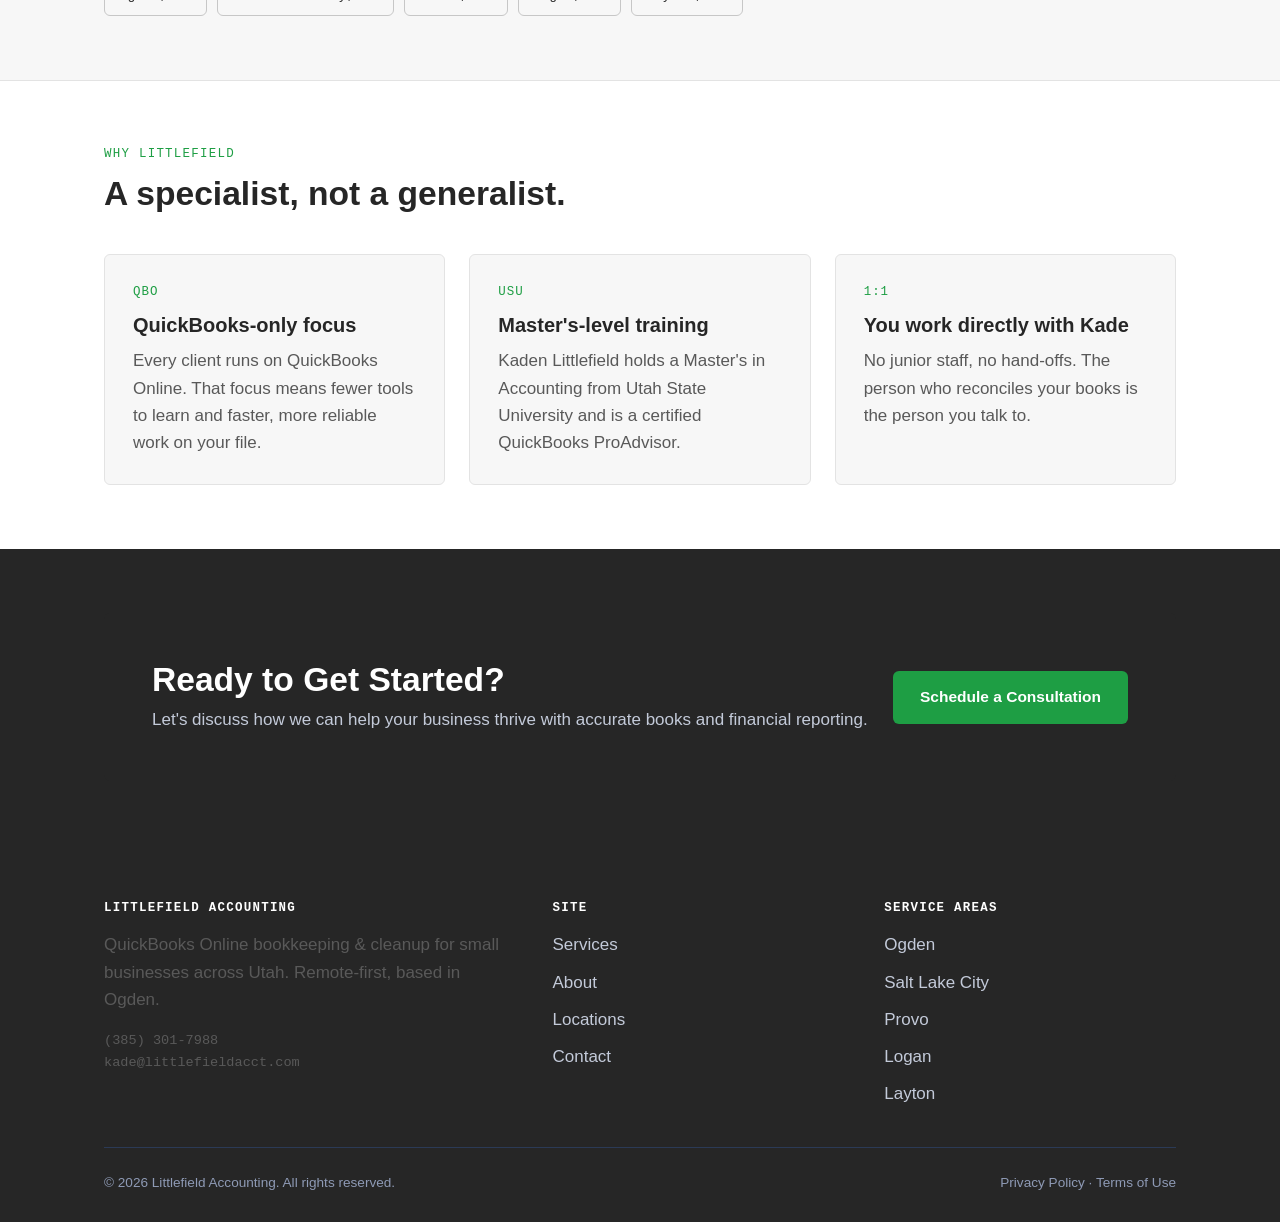
==== commit 92a8a088: "Sync corrected site: add images, privacy/terms pages, vercel.json, refresh canonical URLs" ====
--- a/index.html
+++ b/index.html
@@ -3,12 +3,12 @@
 <head>
 <meta charset="UTF-8">
 <meta name="viewport" content="width=device-width, initial-scale=1">
-<title>QuickBooks Online Bookkeeping in Utah | Littlefield Accounting</title>
-<meta name="description" content="Monthly bookkeeping and QuickBooks Online cleanup for small businesses in Ogden, Salt Lake City, Provo, Logan &amp; Layton, UT. Remote-first, ProAdvisor-certified.">
+<title>QuickBooks Online Bookkeeping in Utah | Littlefield</title>
+<meta name="description" content="Monthly bookkeeping & QuickBooks Online cleanup for small businesses in Ogden, SLC, Provo, Logan & Layton, UT. Remote, ProAdvisor-certified.">
 <link rel="canonical" href="https://www.littlefieldacct.com/">
 <meta property="og:type" content="website">
-<meta property="og:title" content="QuickBooks Online Bookkeeping in Utah | Littlefield Accounting">
-<meta property="og:description" content="Monthly bookkeeping and QuickBooks Online cleanup for small businesses across Utah. Remote-first, ProAdvisor-certified.">
+<meta property="og:title" content="QuickBooks Online Bookkeeping in Utah | Littlefield">
+<meta property="og:description" content="Monthly bookkeeping & QuickBooks Online cleanup for small businesses in Ogden, SLC, Provo, Logan & Layton, UT. Remote, ProAdvisor-certified.">
 <meta property="og:url" content="https://www.littlefieldacct.com/">
 <meta property="og:image" content="https://www.littlefieldacct.com/images/og-cover.jpg">
 <meta name="twitter:card" content="summary_large_image">
@@ -192,6 +192,7 @@
     </div>
     <div class="footer-bottom">
       <span>&copy; 2026 Littlefield Accounting. All rights reserved.</span>
+      <span><a href="/privacy-policy.html">Privacy Policy</a> &middot; <a href="/terms-of-service.html">Terms of Use</a></span>
     </div>
   </div>
 </footer>
--- a/styles.css
+++ b/styles.css
@@ -4,24 +4,24 @@
    ========================================================================== */
 
 :root {
-  --ink: #14213D;
-  --ink-soft: #3A4A63;
-  --paper: #F5F4EF;
-  --paper-raised: #FFFFFF;
-  --pine: #2F5D50;
-  --pine-dark: #1F4237;
-  --pine-tint: #E7EEEA;
-  --brass: #B9793A;
-  --brass-tint: #F3E4D2;
-  --rule: #D9D4C6;
-  --rule-strong: #B7AF9A;
-
-  --font-display: "Fraunces", Georgia, "Times New Roman", serif;
-  --font-body: "Inter", -apple-system, BlinkMacSystemFont, "Segoe UI", sans-serif;
-  --font-mono: "IBM Plex Mono", "SF Mono", Consolas, monospace;
+  --ink: #262626;
+  --ink-soft: #595959;
+  --paper: #FFFFFF;
+  --paper-raised: #F7F7F7;
+  --pine: #1E9E44;
+  --pine-dark: #167A34;
+  --pine-tint: #EAF7EE;
+  --brass: #1E9E44;
+  --brass-tint: #EAF7EE;
+  --rule: #E3E3E3;
+  --rule-strong: #C7C7C7;
+
+  --font-display: Arial, Helvetica, "Segoe UI", sans-serif;
+  --font-body: Arial, Helvetica, "Segoe UI", sans-serif;
+  --font-mono: "Courier New", Consolas, monospace;
 
   --max-width: 1120px;
-  --radius: 3px;
+  --radius: 6px;
 }
 
 * { box-sizing: border-box; }
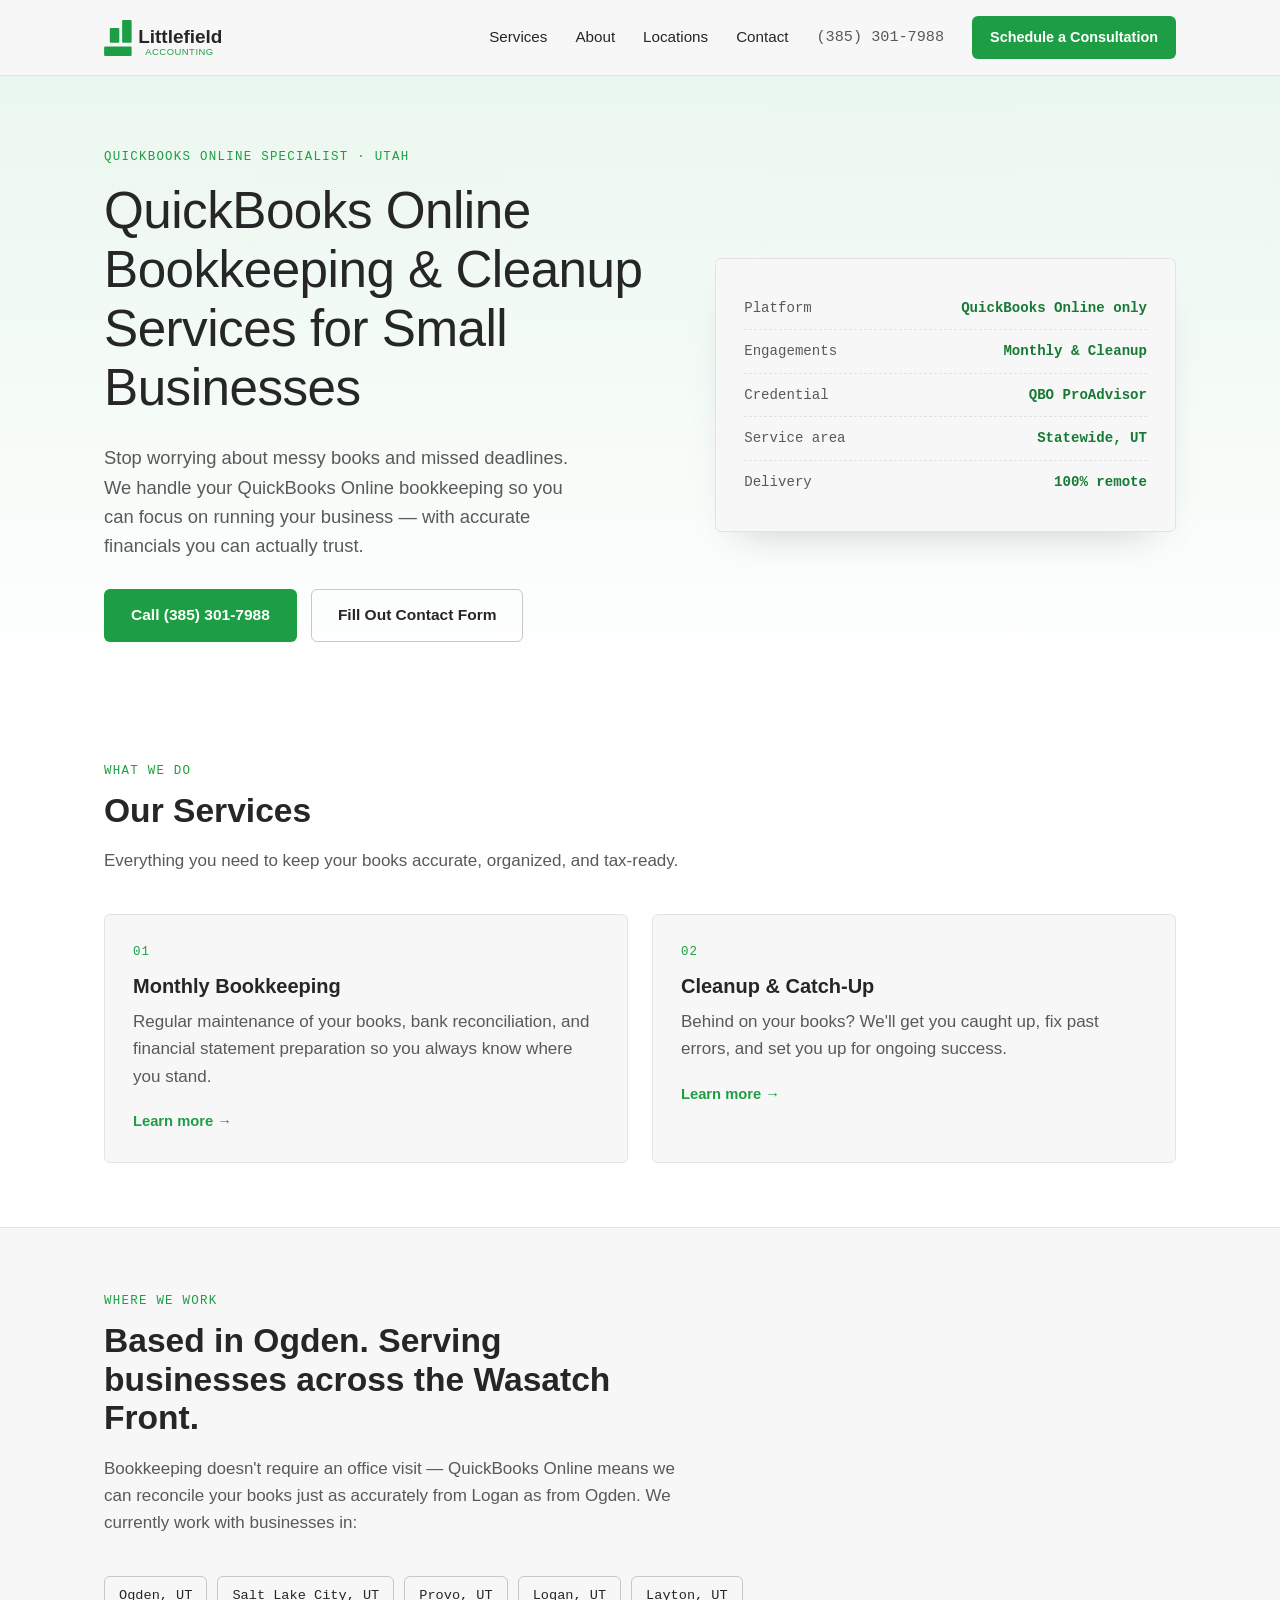
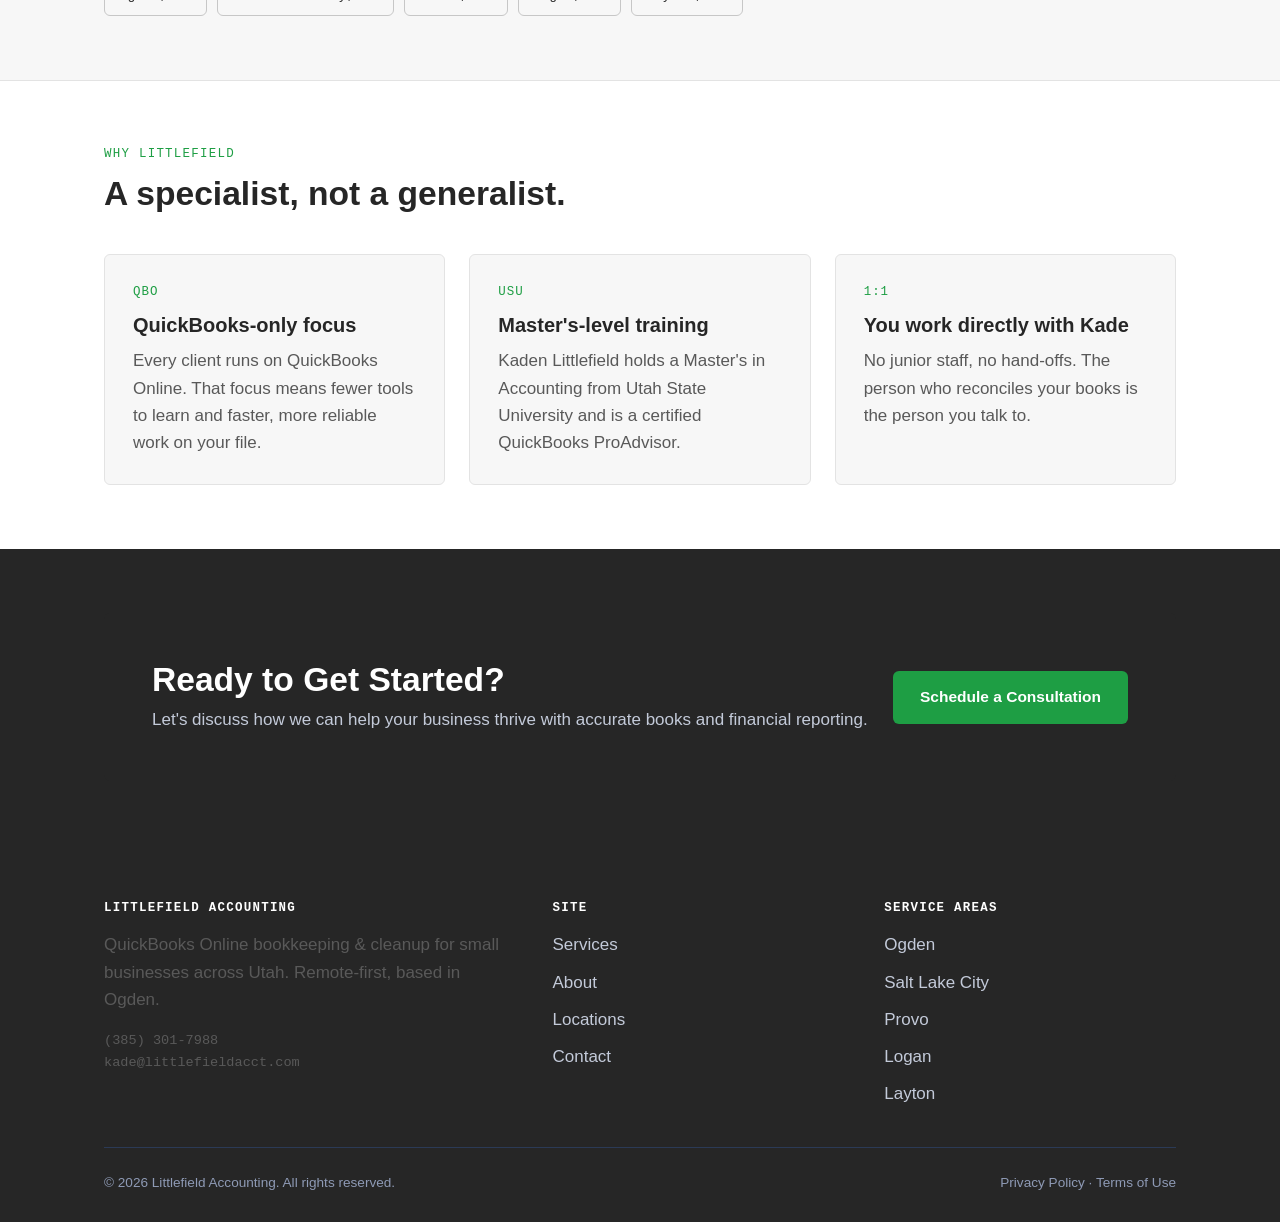
==== commit 3cc61636: "Make Call and Contact Form the primary homepage hero CTAs" ====
--- a/index.html
+++ b/index.html
@@ -68,8 +68,8 @@
         <h1>QuickBooks Online Bookkeeping &amp; Cleanup Services for Small Businesses</h1>
         <p class="lead">Stop worrying about messy books and missed deadlines. We handle your QuickBooks Online bookkeeping so you can focus on running your business &mdash; with accurate financials you can actually trust.</p>
         <div class="cta-row">
-          <a href="/contact.html" class="btn btn-primary">Schedule a Consultation</a>
-          <a href="/contact.html" class="btn btn-secondary">Contact Us</a>
+          <a href="tel:+13853017988" class="btn btn-primary">Call (385) 301-7988</a>
+          <a href="/contact.html" class="btn btn-secondary">Fill Out Contact Form</a>
         </div>
       </div>
       <div class="ledger-card" aria-hidden="true">
